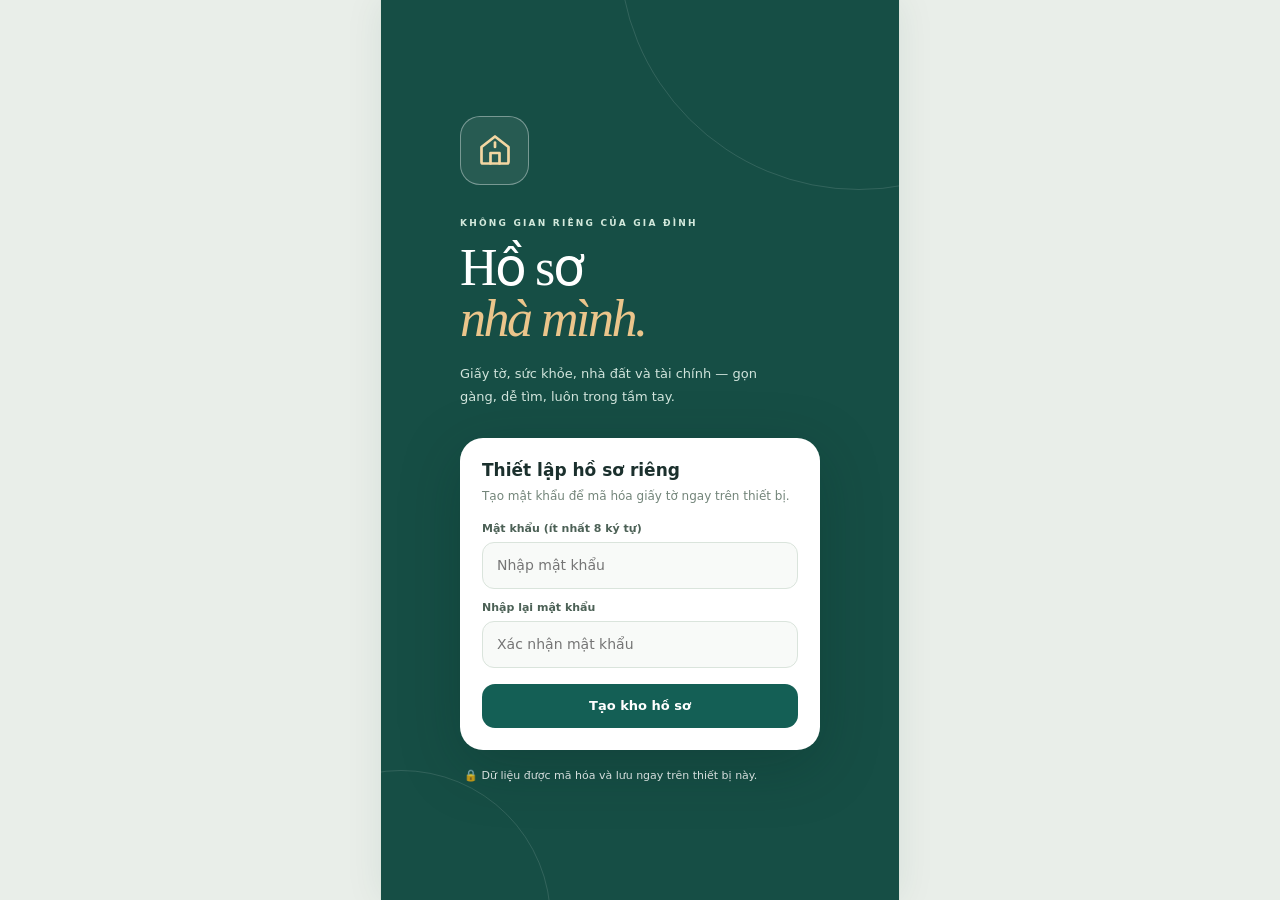
==== index.html @ 055ed380 "Add files via upload" ====
<!doctype html>
<html lang="vi">
<head>
  <meta charset="utf-8">
  <meta name="viewport" content="width=device-width,initial-scale=1,viewport-fit=cover">
  <meta name="theme-color" content="#145f55">
  <meta name="description" content="Hồ sơ Nhà Mình — quản lý giấy tờ, sức khỏe, nhà đất và thu chi gia đình, lưu mã hóa trên thiết bị.">
  <meta name="apple-mobile-web-app-capable" content="yes">
  <meta name="apple-mobile-web-app-status-bar-style" content="default">
  <meta name="apple-mobile-web-app-title" content="Hồ sơ nhà mình">
  <link rel="icon" href="./icons/icon-192.png" sizes="192x192" type="image/png">
  <link rel="apple-touch-icon" href="./icons/icon-192.png">
  <link rel="manifest" href="./manifest.webmanifest">
  <link rel="stylesheet" href="./styles.css?v=3.2.0">
  <title>Hồ sơ nhà mình – V3.2 TEST</title>
</head>
<body>
  <div class="app-shell">
    <section id="authScreen" class="auth-screen">
      <div class="auth-decor one"></div><div class="auth-decor two"></div>
      <div class="auth-inner">
        <div class="logo-badge" aria-hidden="true">
          <svg viewBox="0 0 24 24" fill="none" stroke="currentColor" stroke-width="1.8" stroke-linecap="round" stroke-linejoin="round"><path d="m3 10 9-7 9 7v10a1 1 0 0 1-1 1H4a1 1 0 0 1-1-1z"/><path d="M9 21v-7h6v7"/><path d="M12 7v3"/></svg>
        </div>
        <div class="eyebrow">KHÔNG GIAN RIÊNG CỦA GIA ĐÌNH</div>
        <h1>Hồ sơ<br><em>nhà mình.</em></h1>
        <p class="auth-intro">Giấy tờ, sức khỏe, nhà đất và tài chính — gọn gàng, dễ tìm, luôn trong tầm tay.</p>
        <div id="authContent"></div>
        <p class="auth-privacy"><span aria-hidden="true">🔒</span> Dữ liệu được mã hóa và lưu ngay trên thiết bị này.</p>
      </div>
    </section>

    <section id="mainApp" class="main-app hidden" aria-label="Ứng dụng Hồ sơ nhà mình">
      <header class="topbar">
        <div class="topbar-title"><div class="small-mark" aria-hidden="true">⌂</div><div><span class="topbar-overline">QUẢN LÝ GIA ĐÌNH</span><strong id="pageTitle">Tổng quan</strong></div></div>
        <button class="round-icon" id="topLock" title="Khóa ứng dụng" aria-label="Khóa ứng dụng"><svg viewBox="0 0 24 24" fill="none" stroke="currentColor" stroke-width="1.9" stroke-linecap="round" stroke-linejoin="round"><rect x="5" y="10" width="14" height="11" rx="2"/><path d="M8 10V7a4 4 0 0 1 8 0v3"/></svg></button>
      </header>
      <main id="view" class="main-content"></main>
      <button id="fab" class="fab" aria-label="Thêm mới" title="Thêm mới"><span>＋</span></button>
      <nav class="bottom-nav" aria-label="Điều hướng chính">
        <button data-nav="home" class="nav-btn active"><span class="nav-ico">⌂</span><span>Tổng quan</span></button>
        <button data-nav="records" class="nav-btn"><span class="nav-ico">▤</span><span>Hồ sơ</span></button>
        <button data-nav="finance" class="nav-btn"><span class="nav-ico">◉</span><span>Thu chi</span></button>
        <button data-nav="members" class="nav-btn"><span class="nav-ico">♧</span><span>Gia đình</span></button>
        <button data-nav="settings" class="nav-btn"><span class="nav-ico">⚙</span><span>Cài đặt</span></button>
      </nav>
    </section>
  </div>

  <dialog id="modal" aria-modal="true"><div id="modalBody"></div></dialog>
  <div id="toast" role="status" aria-live="polite"></div>
  <input id="backupFile" type="file" accept=".hsgd,.json,application/json" class="hidden" aria-label="Chọn tệp sao lưu">
  <script src="./app.js?v=3.2.0" defer></script>
  <script src="./sync.js?v=3.2.0" defer></script>
</body>
</html>
---- styles.css ----
:root{color-scheme:light;--deep:#162e2b;--green:#145f55;--green2:#21796b;--pale:#eaf4ed;--gold:#e3b56c;--paper:#f7f7f3;--white:#fff;--ink:#1b302d;--muted:#73817b;--line:#e7ebe6;--red:#bd4a49;--amber:#a76920;--shadow:0 8px 28px rgba(23,52,45,.055);font-family:Inter,system-ui,-apple-system,BlinkMacSystemFont,"Segoe UI",sans-serif}
*{box-sizing:border-box}html{background:#e9eee9}body{margin:0;color:var(--ink);font-size:14px;-webkit-tap-highlight-color:transparent}button,input,textarea,select{font:inherit}button{cursor:pointer}button:disabled{opacity:.45;cursor:not-allowed}.hidden{display:none!important}.app-shell{max-width:520px;min-height:100dvh;margin:auto;position:relative;box-shadow:0 0 35px #1d4b4314;background:var(--paper)}.main-app{min-height:100dvh;padding-bottom:calc(88px + env(safe-area-inset-bottom,0px))}.topbar{height:79px;padding:16px 21px 11px;position:sticky;top:0;z-index:10;background:#f7f7f3ef;backdrop-filter:blur(14px);display:flex;align-items:center;justify-content:space-between;border-bottom:1px solid #e9ebe6}.topbar-title{display:flex;align-items:center;gap:12px}.small-mark{font-size:30px;background:#e2efe9;color:var(--green);border-radius:15px;width:46px;height:46px;display:grid;place-items:center}.topbar-overline{display:block;font-size:9px;letter-spacing:2px;color:var(--muted);font-weight:750;margin-bottom:3px}.topbar-title strong{font-size:20px;letter-spacing:-.6px}.round-icon{width:42px;height:42px;display:grid;place-items:center;border:1px solid var(--line);background:white;border-radius:14px;color:var(--green)}.round-icon svg{width:21px}.main-content{padding:22px 19px 35px;min-height:calc(100dvh - 166px)}.bottom-nav{position:fixed;z-index:11;bottom:0;left:50%;transform:translateX(-50%);width:min(100%,520px);display:grid;grid-template-columns:repeat(5,1fr);padding:8px 9px calc(8px + env(safe-area-inset-bottom,0px));height:calc(75px + env(safe-area-inset-bottom,0px));background:#fffefa;box-shadow:0 -6px 22px #1d4b430a;border-top:1px solid var(--line)}.nav-btn{border:0;background:transparent;color:#87928c;font-size:10px;font-weight:650;display:flex;flex-direction:column;align-items:center;justify-content:center;gap:4px;border-radius:13px}.nav-btn.active{color:var(--green);background:#e7f4eb}.nav-ico{font-size:24px;line-height:1}.fab{position:fixed;z-index:9;bottom:calc(90px + env(safe-area-inset-bottom,0px));right:max(24px,calc((100vw - 520px)/2 + 24px));border:0;border-radius:19px;width:57px;height:57px;background:var(--green);box-shadow:0 12px 25px #145f5550;color:white;font-size:33px;display:grid;place-items:center}.fab span{transform:translateY(-2px)}h2,h3,p{margin-top:0}.section-kicker{color:var(--green2);font-size:10px;letter-spacing:1.7px;font-weight:820;text-transform:uppercase;margin:2px 0 9px}.big-heading{font-family:Georgia,serif;font-size:29px;line-height:1.14;letter-spacing:-1px;color:var(--deep);margin:0 0 9px}.subtext{line-height:1.65;color:#788680;font-size:13px}.section-head{display:flex;justify-content:space-between;align-items:center;gap:10px;margin:27px 0 12px}.section-head h3{font-size:16px;letter-spacing:-.25px;margin:0}.text-action{background:none;border:0;color:var(--green);font-weight:700;font-size:12px}.hero-card{background:linear-gradient(132deg,#144f47,#1d7969 90%);color:white;border-radius:25px;padding:23px;position:relative;overflow:hidden;box-shadow:0 16px 32px #145f5528}.hero-card:before{content:'';position:absolute;width:220px;height:220px;border:1px solid #ffffff27;border-radius:50%;right:-95px;top:-85px}.hero-card:after{content:'';position:absolute;width:150px;height:150px;border:1px solid #ffffff21;border-radius:50%;right:-35px;bottom:-105px}.hero-content{position:relative;z-index:1}.hero-tag{color:#d1eee3;letter-spacing:1.8px;font-weight:700;font-size:10px}.hero-card h2{font-family:Georgia,serif;font-weight:500;font-size:28px;line-height:1.1;margin:11px 0 9px}.hero-card p{font-size:12px;color:#daf0e8;line-height:1.6;max-width:255px;margin:0 0 16px}.hero-link{background:white;color:var(--green);border:0;padding:11px 16px;border-radius:11px;font-size:12px;font-weight:750}.four-stats{display:grid;grid-template-columns:repeat(2,minmax(0,1fr));gap:10px;margin:16px 0 4px}.stat-card{background:white;border:1px solid #edf0e9;border-radius:18px;padding:16px 16px 15px;min-height:106px;box-shadow:var(--shadow)}.stat-ico{font-size:20px;margin-bottom:7px;display:block}.stat-num{display:block;font-weight:820;color:var(--deep);font-size:24px;letter-spacing:-1px}.stat-label{display:block;color:#819088;font-size:12px;margin-top:3px}.category-grid{display:grid;grid-template-columns:repeat(2,1fr);gap:11px}.category-card{background:#fff;border:1px solid #e6e9e2;border-radius:19px;padding:17px 15px 14px;text-align:left;box-shadow:var(--shadow);color:var(--ink)}.category-card .cat-icon{display:grid;place-items:center;width:43px;height:43px;border-radius:14px;background:#e9f3ed;font-size:23px;margin-bottom:14px}.category-card:nth-child(2) .cat-icon{background:#faefe6}.category-card:nth-child(3) .cat-icon{background:#e9eff8}.category-card:nth-child(4) .cat-icon{background:#f5eef9}.category-card strong{display:block;font-size:14px}.category-card small{display:block;color:var(--muted);margin-top:5px;font-size:11px}.list{display:flex;flex-direction:column;gap:10px}.list-card{background:white;border:1px solid var(--line);border-radius:17px;padding:14px;box-shadow:var(--shadow)}.record-card{display:flex;gap:11px;align-items:flex-start;cursor:pointer}.record-icon,.tx-icon,.member-avatar{width:43px;height:43px;min-width:43px;border-radius:14px;display:grid;place-items:center;font-size:21px;background:#edf4ee}.card-text{flex:1;min-width:0}.card-title{font-weight:750;margin:2px 0 5px;font-size:14px;white-space:normal;overflow-wrap:anywhere}.card-meta{font-size:11px;line-height:1.5;color:var(--muted)}.card-trail{font-size:21px;color:#bdc8c1;align-self:center}.chip{display:inline-flex;align-items:center;padding:3px 8px;border-radius:9px;background:#edf4ee;color:var(--green);font-size:10px;font-weight:750}.chip.danger{background:#fff0ee;color:#b8504c}.chip.warn{background:#fff4e5;color:#986525}.chip.neutral{background:#f1f2ef;color:#667772}.mini-divider{height:1px;background:var(--line);margin:11px 0}.alert-list .list-card{border-left:3px solid #daac65}.empty{background:#fff;border:1px dashed #d7dfd5;border-radius:19px;text-align:center;padding:33px 18px;color:var(--muted)}.empty-ico{font-size:35px;display:block;margin-bottom:7px}.empty strong{display:block;color:var(--ink);font-size:14px;margin:8px 0}.empty p{max-width:260px;margin:0 auto 17px;line-height:1.65;font-size:12px}.primary-btn,.secondary-btn,.danger-btn{border:0;border-radius:13px;padding:13px 17px;min-height:44px;font-weight:760;font-size:13px}.primary-btn{background:var(--green);color:white}.secondary-btn{background:#eaf2ed;color:var(--green)}.danger-btn{background:#fff0ee;color:var(--red)}.full{width:100%}.row-actions{display:flex;gap:9px;align-items:center;flex-wrap:wrap}.row-actions>*{flex:1}.pills{display:flex;gap:7px;overflow-x:auto;scrollbar-width:none;margin:15px -19px 16px;padding:0 19px}.pills::-webkit-scrollbar{display:none}.pill{white-space:nowrap;border:1px solid #e4e8e1;color:#65746d;background:white;border-radius:999px;padding:10px 15px;font-weight:700;font-size:12px}.pill.active{background:var(--green);border-color:var(--green);color:white}.searchbox{display:flex;align-items:center;background:white;border:1px solid #e3e8e1;border-radius:14px;padding:0 12px;gap:9px;margin:14px 0}.searchbox svg{width:19px;stroke:#8b9b91}.searchbox input{width:100%;border:0;outline:0;background:transparent;min-height:47px;font-size:13px;color:var(--ink)}.filter-row{display:grid;grid-template-columns:1fr 1fr;gap:9px;margin:0 0 15px}.filter-row select{width:100%;background:white;border:1px solid #e4e8e1;border-radius:12px;padding:10px 9px;color:#53675e;min-height:42px;font-size:12px}.finance-summary{background:#fff;border:1px solid var(--line);border-radius:21px;padding:19px;margin:17px 0}.finance-heading{display:flex;align-items:center;justify-content:space-between;gap:8px}.finance-heading input{max-width:145px;border:1px solid var(--line);background:var(--paper);border-radius:10px;padding:9px;color:var(--ink)}.finance-balance{margin:15px 0 12px;font-size:27px;letter-spacing:-1px;font-weight:850;overflow-wrap:anywhere}.income-expense{display:grid;grid-template-columns:1fr 1fr;gap:10px}.income-expense>div{padding:13px;background:#edf7f0;border-radius:13px}.income-expense>div:last-child{background:#fff3ef}.income-expense small{font-size:11px;color:#6f8378;display:block;margin-bottom:5px}.income-expense strong{font-size:14px;overflow-wrap:anywhere}.income{color:#1b8066!important}.expense{color:#bc5d4c!important}.tx-card{display:flex;align-items:center;gap:11px}.tx-amount{font-weight:850;white-space:nowrap;font-size:13px}.member-avatar{background:#e9f1ec;color:var(--green);font-family:Georgia,serif;font-size:22px;font-weight:bold}.member-card{display:flex;align-items:center;gap:11px}.member-extra{font-size:11px;color:var(--muted);margin-top:6px}.setting-group{margin:17px 0 25px}.setting-group h3{font-size:14px;margin:0 0 9px}.setting-list{background:white;border-radius:16px;border:1px solid var(--line);overflow:hidden}.setting-item{padding:14px;display:flex;gap:10px;align-items:center;justify-content:space-between;width:100%;background:white;text-align:left;border:0;color:var(--ink);border-bottom:1px solid var(--line)}.setting-item:last-child{border-bottom:0}.setting-item strong{display:block;font-size:13px}.setting-item small{display:block;margin-top:5px;font-size:11px;color:var(--muted);line-height:1.45}.setting-item .right-arrow{color:#9aaba1;font-size:20px}.info-note{background:#edf3ed;border-radius:15px;padding:15px 16px;font-size:12px;color:#62756d;line-height:1.75}.info-note strong{color:var(--green)}.auth-screen{min-height:100dvh;display:flex;align-items:center;justify-content:center;background:#164e45;color:white;position:relative;overflow:hidden;padding:35px 25px}.auth-decor{position:absolute;border:1px solid #ffffff1f;border-radius:50%;pointer-events:none}.auth-decor.one{width:480px;height:480px;top:-290px;right:-200px}.auth-decor.two{width:300px;height:300px;bottom:-170px;left:-130px}.auth-inner{position:relative;width:100%;max-width:360px}.logo-badge{height:69px;width:69px;display:grid;place-items:center;border:1px solid #ffffff60;border-radius:20px;background:#ffffff13;color:#f3d6a2;margin-bottom:33px}.logo-badge svg{width:36px;height:36px}.eyebrow{letter-spacing:2.2px;font-size:9px;color:#d3e9dc;font-weight:800}.auth-screen h1{font-size:52px;font-weight:normal;letter-spacing:-2.5px;line-height:.98;font-family:Georgia,serif;margin:15px 0 19px}.auth-screen h1 em{color:#ebc58b;font-weight:normal}.auth-intro{max-width:300px;line-height:1.7;font-size:13px;color:#d1e4dc;margin-bottom:30px}.auth-panel{background:white;border-radius:23px;padding:22px;color:var(--ink);box-shadow:0 16px 60px #09292140}.auth-panel h2{font-size:17px;margin:0 0 7px}.auth-panel p{font-size:12px;line-height:1.6;color:#73857a;margin:0 0 16px}.auth-panel label{display:block;color:#4c6156;font-size:11px;font-weight:800;margin:12px 0 7px}.auth-panel input{width:100%;border:1px solid #dae4dc;background:#f8faf8;border-radius:12px;padding:14px;min-height:47px;color:var(--ink);outline-color:var(--green)}.auth-panel button{margin-top:16px}.auth-privacy{font-size:11px;line-height:1.6;opacity:.82;margin:17px 4px 0}.auth-error{color:#b53030!important;background:#fff1ef;padding:8px;border-radius:9px;margin:12px 0!important}.form-field{margin:13px 0}.form-field label{display:block;font-size:12px;font-weight:770;margin-bottom:7px;color:#52685e}.form-field label .req{color:#d95353}.form-field input,.form-field select,.form-field textarea{width:100%;border:1px solid #dae5db;border-radius:12px;background:#fafbf9;min-height:44px;padding:11px 12px;color:var(--ink);outline-color:var(--green);font-size:14px}.form-field textarea{min-height:91px;resize:vertical;line-height:1.6}.form-field input[type=file]{padding:10px;background:white;font-size:12px}.form-grid{display:grid;grid-template-columns:1fr 1fr;gap:0 10px}.form-help{color:var(--muted);font-size:11px;line-height:1.6;display:block;margin:7px 0}.modal-head{display:flex;align-items:center;justify-content:space-between;gap:12px;margin-bottom:18px}.modal-head h2{font-size:20px;letter-spacing:-.5px;margin:0}.close-btn{border:0;background:#f0f3ef;color:#4d6259;border-radius:11px;min-width:37px;height:37px;font-size:22px;line-height:1}.modal-footer{display:flex;gap:8px;margin-top:22px}.modal-footer>*{flex:1}.attachment-row{display:flex;align-items:center;gap:8px;justify-content:space-between;border:1px solid var(--line);border-radius:11px;padding:8px 10px;margin:7px 0;font-size:12px}.attachment-row span{min-width:0;overflow-wrap:anywhere;flex:1}.attachment-row button{border:0;background:#edf4ee;color:var(--green);border-radius:9px;min-height:35px;padding:5px 9px;font-weight:800;font-size:11px}.attachment-row button.remove{color:var(--red);background:#fff0ee}.detail-title{font-size:22px;font-family:Georgia,serif;line-height:1.3;margin:4px 0 15px}.detail-row{display:flex;justify-content:space-between;gap:16px;border-bottom:1px solid var(--line);padding:11px 0;font-size:12px}.detail-row .key{min-width:110px;color:var(--muted)}.detail-row .val{text-align:right;overflow-wrap:anywhere;font-weight:650;white-space:pre-wrap}.detail-notes{background:#f6f8f4;padding:13px;border-radius:12px;white-space:pre-wrap;font-size:13px;line-height:1.65;margin:13px 0;overflow-wrap:anywhere}.category-editor-title{font-size:11px;letter-spacing:1px;color:var(--green);font-weight:800;margin:19px 0 9px}.category-entry{border:1px solid var(--line);padding:9px 10px;border-radius:10px;margin:6px 0;display:flex;gap:6px;align-items:center;justify-content:space-between;font-size:12px}.category-entry button{border:none;background:#eff4ef;border-radius:8px;padding:6px 9px;color:var(--green);font-size:11px;font-weight:700}.category-entry strong{overflow-wrap:anywhere;min-width:0}.footer-caption{font-size:10px;color:var(--muted);text-align:center;margin-top:28px}#modal{position:fixed;max-width:min(520px,100vw);width:100%;max-height:calc(100dvh - 25px);border:0;border-radius:24px 24px 0 0;margin:auto auto 0;padding:0;background:white;color:var(--ink);box-shadow:0 -18px 55px #0d261d30;overscroll-behavior:contain}#modal::backdrop{background:#09251c91;backdrop-filter:blur(4px)}#modalBody{padding:20px 20px calc(24px + env(safe-area-inset-bottom,0px));max-height:calc(100dvh - 25px);overflow-y:auto}#toast{position:fixed;bottom:calc(168px + env(safe-area-inset-bottom,0px));left:50%;transform:translate(-50%,20px);max-width:min(450px,90vw);width:max-content;background:#183b33;color:white;padding:12px 16px;border-radius:12px;opacity:0;pointer-events:none;transition:.2s;z-index:99;text-align:center;font-size:12px;box-shadow:0 8px 25px #21342b35}#toast.visible{transform:translate(-50%,0);opacity:1}@media(min-width:620px){#modal{border-radius:22px;margin:auto;max-height:86dvh}#modalBody{max-height:86dvh}.app-shell{border-left:1px solid #dce5dd;border-right:1px solid #dce5dd}.main-content{padding-left:27px;padding-right:27px}.pills{margin-left:-27px;margin-right:-27px;padding-left:27px;padding-right:27px}}@media(max-width:365px){.main-content{padding:17px 13px}.topbar{padding-left:13px;padding-right:13px}.nav-btn{font-size:9px}.category-card{padding:14px 11px}.fab{right:18px}.stat-card{padding:12px}.form-grid{grid-template-columns:1fr}}

/* V2: biểu mẫu theo từng loại hồ sơ, ưu tiên điện thoại */
.form-step-label{margin:22px 0 12px;padding:10px 12px;background:#eaf3ee;color:#145f55;font-weight:800;font-size:12px;border-radius:10px;border-left:3px solid #2d8072}
.dynamic-fields{margin:8px 0 12px;padding:0}
.detail-section-title{display:flex;justify-content:space-between;gap:8px;align-items:center;margin:15px 0 9px;font-weight:800;color:#174b43;font-size:13px}
.detail-section-title span{font-size:11px;color:#6e8b7d;font-weight:600}
.detail-intro{margin-bottom:15px;line-height:1.6}
.detail-fields{display:flex;flex-direction:column;gap:2px}
.detail-fields input,.detail-fields select,.detail-fields textarea{min-height:44px}
.detail-fields textarea{min-height:90px}
@media(max-width:420px){.form-step-label{margin-top:18px}.dynamic-fields .detail-fields{gap:0}}

/* V3.2 attachment preview */
.attachment-row .attachment-view-btn{background:#dcefe7;color:#145f55;min-height:40px}.attachment-row button{flex-shrink:0}#attachmentPreview{position:fixed;inset:0;margin:auto;width:min(900px,calc(100% - 16px));height:min(92dvh,860px);max-width:100%;max-height:96dvh;border:0;border-radius:16px;padding:0;color:var(--ink);background:white;box-shadow:0 10px 50px #0005}#attachmentPreview[open]{display:flex;flex-direction:column}#attachmentPreview::backdrop{background:#081e16c9}.preview-head{display:flex;align-items:center;justify-content:space-between;gap:12px;border-bottom:1px solid var(--line);padding:12px 14px}.preview-head>div{min-width:0}.preview-head h2{font-size:17px;margin:0 0 4px}.preview-title{font-size:12px;overflow-wrap:anywhere;color:#52645c}.preview-content{min-height:0;flex:1;overflow:auto;background:#f0f3f1;padding:12px;display:flex;flex-direction:column;align-items:center;gap:8px;overflow-wrap:anywhere}.preview-content img{max-width:100%;height:auto;display:block;object-fit:contain;margin:auto 0}.preview-content iframe{border:0;width:100%;flex:1;min-height:200px;background:white}.preview-content pre{align-self:stretch;white-space:pre-wrap;overflow-wrap:anywhere;overflow:auto;margin:0;padding:8px;background:white}.preview-note{font-size:12px;margin:0;color:#43554c}.preview-footer{display:flex;gap:8px;padding:12px 14px calc(12px + env(safe-area-inset-bottom,0px))}.preview-footer button{flex:1;min-height:44px}@media(max-width:600px){#attachmentPreview{width:100%;height:100dvh;max-height:100dvh;border-radius:0}.preview-content{padding:8px}.attachment-row{gap:5px;padding:7px}.attachment-row button{padding:5px 7px}}
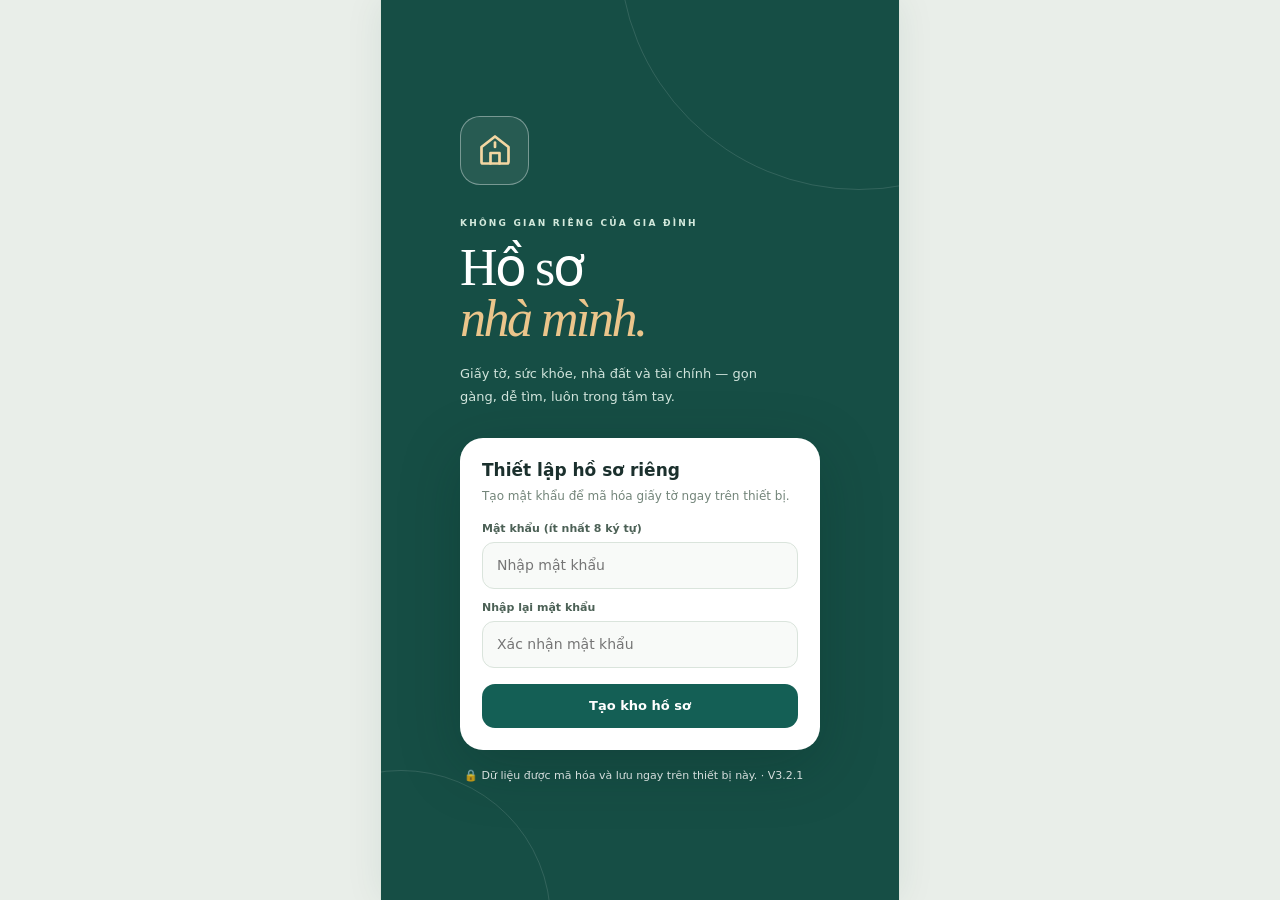
==== commit 8116797f: "Add files via upload" ====
--- a/index.html
+++ b/index.html
@@ -1,7 +1,8 @@
 <!doctype html>
-<html lang="vi">
+<html lang="vi" translate="no" class="notranslate">
 <head>
   <meta charset="utf-8">
+  <meta name="google" content="notranslate">
   <meta name="viewport" content="width=device-width,initial-scale=1,viewport-fit=cover">
   <meta name="theme-color" content="#145f55">
   <meta name="description" content="Hồ sơ Nhà Mình — quản lý giấy tờ, sức khỏe, nhà đất và thu chi gia đình, lưu mã hóa trên thiết bị.">
@@ -11,8 +12,8 @@
   <link rel="icon" href="./icons/icon-192.png" sizes="192x192" type="image/png">
   <link rel="apple-touch-icon" href="./icons/icon-192.png">
   <link rel="manifest" href="./manifest.webmanifest">
-  <link rel="stylesheet" href="./styles.css?v=3.2.0">
-  <title>Hồ sơ nhà mình – V3.2 TEST</title>
+  <link rel="stylesheet" href="./styles.css?v=3.2.1">
+  <title>Hồ sơ nhà mình – V3.2.1 TEST</title>
 </head>
 <body>
   <div class="app-shell">
@@ -26,13 +27,13 @@
         <h1>Hồ sơ<br><em>nhà mình.</em></h1>
         <p class="auth-intro">Giấy tờ, sức khỏe, nhà đất và tài chính — gọn gàng, dễ tìm, luôn trong tầm tay.</p>
         <div id="authContent"></div>
-        <p class="auth-privacy"><span aria-hidden="true">🔒</span> Dữ liệu được mã hóa và lưu ngay trên thiết bị này.</p>
+        <p class="auth-privacy"><span aria-hidden="true">🔒</span> Dữ liệu được mã hóa và lưu ngay trên thiết bị này. · V3.2.1</p>
       </div>
     </section>
 
     <section id="mainApp" class="main-app hidden" aria-label="Ứng dụng Hồ sơ nhà mình">
       <header class="topbar">
-        <div class="topbar-title"><div class="small-mark" aria-hidden="true">⌂</div><div><span class="topbar-overline">QUẢN LÝ GIA ĐÌNH</span><strong id="pageTitle">Tổng quan</strong></div></div>
+        <div class="topbar-title"><div class="small-mark" aria-hidden="true">⌂</div><div><span class="topbar-overline">QUẢN LÝ GIA ĐÌNH · V3.2.1</span><strong id="pageTitle">Tổng quan</strong></div></div>
         <button class="round-icon" id="topLock" title="Khóa ứng dụng" aria-label="Khóa ứng dụng"><svg viewBox="0 0 24 24" fill="none" stroke="currentColor" stroke-width="1.9" stroke-linecap="round" stroke-linejoin="round"><rect x="5" y="10" width="14" height="11" rx="2"/><path d="M8 10V7a4 4 0 0 1 8 0v3"/></svg></button>
       </header>
       <main id="view" class="main-content"></main>
@@ -50,7 +51,7 @@
   <dialog id="modal" aria-modal="true"><div id="modalBody"></div></dialog>
   <div id="toast" role="status" aria-live="polite"></div>
   <input id="backupFile" type="file" accept=".hsgd,.json,application/json" class="hidden" aria-label="Chọn tệp sao lưu">
-  <script src="./app.js?v=3.2.0" defer></script>
-  <script src="./sync.js?v=3.2.0" defer></script>
+  <script src="./app.js?v=3.2.1" defer></script>
+  <script src="./sync.js?v=3.2.1" defer></script>
 </body>
 </html>
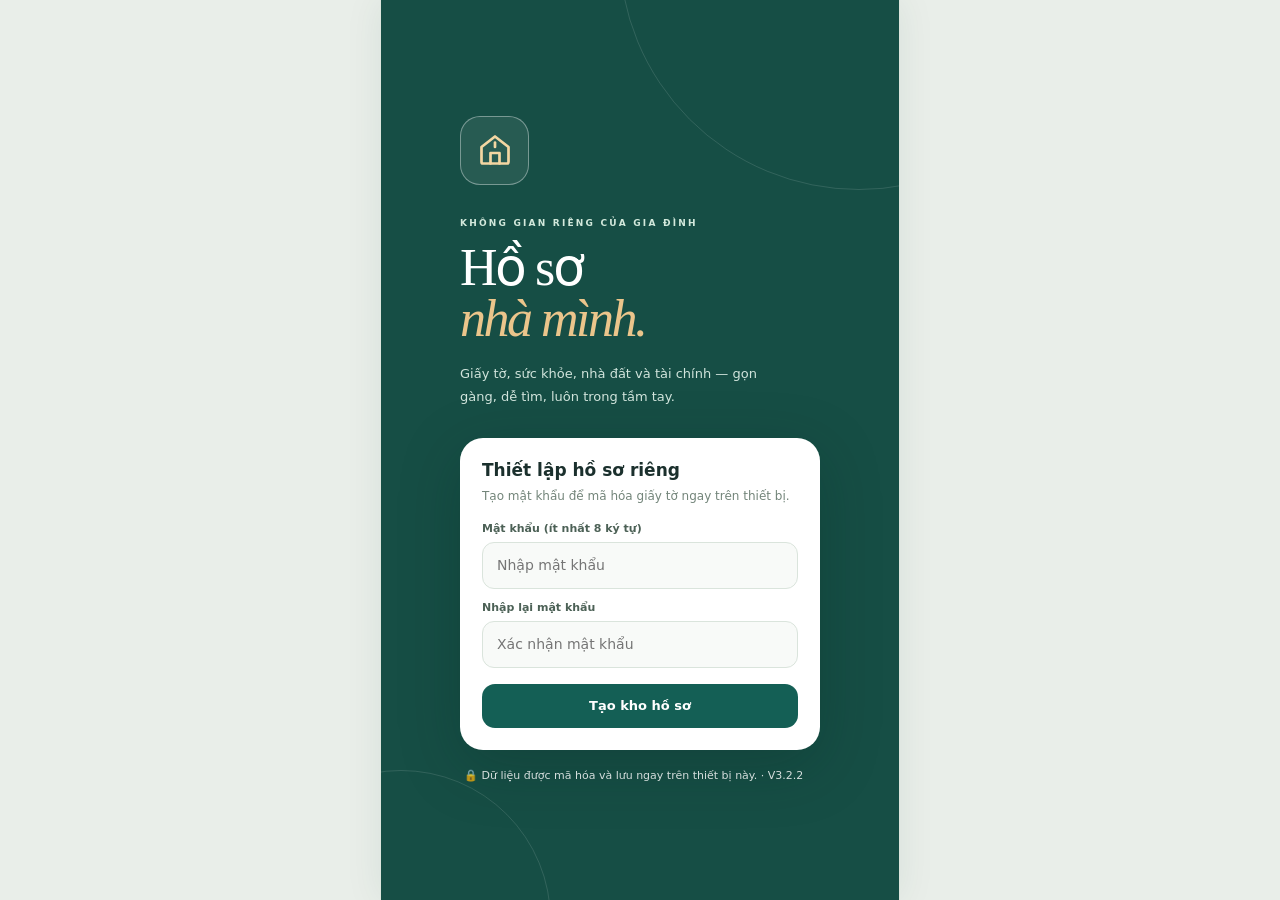
==== commit 5e4913e9: "Add files via upload" ====
--- a/index.html
+++ b/index.html
@@ -12,8 +12,8 @@
   <link rel="icon" href="./icons/icon-192.png" sizes="192x192" type="image/png">
   <link rel="apple-touch-icon" href="./icons/icon-192.png">
   <link rel="manifest" href="./manifest.webmanifest">
-  <link rel="stylesheet" href="./styles.css?v=3.2.1">
-  <title>Hồ sơ nhà mình – V3.2.1 TEST</title>
+  <link rel="stylesheet" href="./styles.css?v=3.2.2">
+  <title>Hồ sơ nhà mình – V3.2.2 TEST</title>
 </head>
 <body>
   <div class="app-shell">
@@ -27,13 +27,13 @@
         <h1>Hồ sơ<br><em>nhà mình.</em></h1>
         <p class="auth-intro">Giấy tờ, sức khỏe, nhà đất và tài chính — gọn gàng, dễ tìm, luôn trong tầm tay.</p>
         <div id="authContent"></div>
-        <p class="auth-privacy"><span aria-hidden="true">🔒</span> Dữ liệu được mã hóa và lưu ngay trên thiết bị này. · V3.2.1</p>
+        <p class="auth-privacy"><span aria-hidden="true">🔒</span> Dữ liệu được mã hóa và lưu ngay trên thiết bị này. · V3.2.2</p>
       </div>
     </section>
 
     <section id="mainApp" class="main-app hidden" aria-label="Ứng dụng Hồ sơ nhà mình">
       <header class="topbar">
-        <div class="topbar-title"><div class="small-mark" aria-hidden="true">⌂</div><div><span class="topbar-overline">QUẢN LÝ GIA ĐÌNH · V3.2.1</span><strong id="pageTitle">Tổng quan</strong></div></div>
+        <div class="topbar-title"><div class="small-mark" aria-hidden="true">⌂</div><div><span class="topbar-overline">QUẢN LÝ GIA ĐÌNH · V3.2.2</span><strong id="pageTitle">Tổng quan</strong></div></div>
         <button class="round-icon" id="topLock" title="Khóa ứng dụng" aria-label="Khóa ứng dụng"><svg viewBox="0 0 24 24" fill="none" stroke="currentColor" stroke-width="1.9" stroke-linecap="round" stroke-linejoin="round"><rect x="5" y="10" width="14" height="11" rx="2"/><path d="M8 10V7a4 4 0 0 1 8 0v3"/></svg></button>
       </header>
       <main id="view" class="main-content"></main>
@@ -51,7 +51,7 @@
   <dialog id="modal" aria-modal="true"><div id="modalBody"></div></dialog>
   <div id="toast" role="status" aria-live="polite"></div>
   <input id="backupFile" type="file" accept=".hsgd,.json,application/json" class="hidden" aria-label="Chọn tệp sao lưu">
-  <script src="./app.js?v=3.2.1" defer></script>
-  <script src="./sync.js?v=3.2.1" defer></script>
+  <script src="./app.js?v=3.2.2" defer></script>
+  <script src="./sync.js?v=3.2.2" defer></script>
 </body>
 </html>
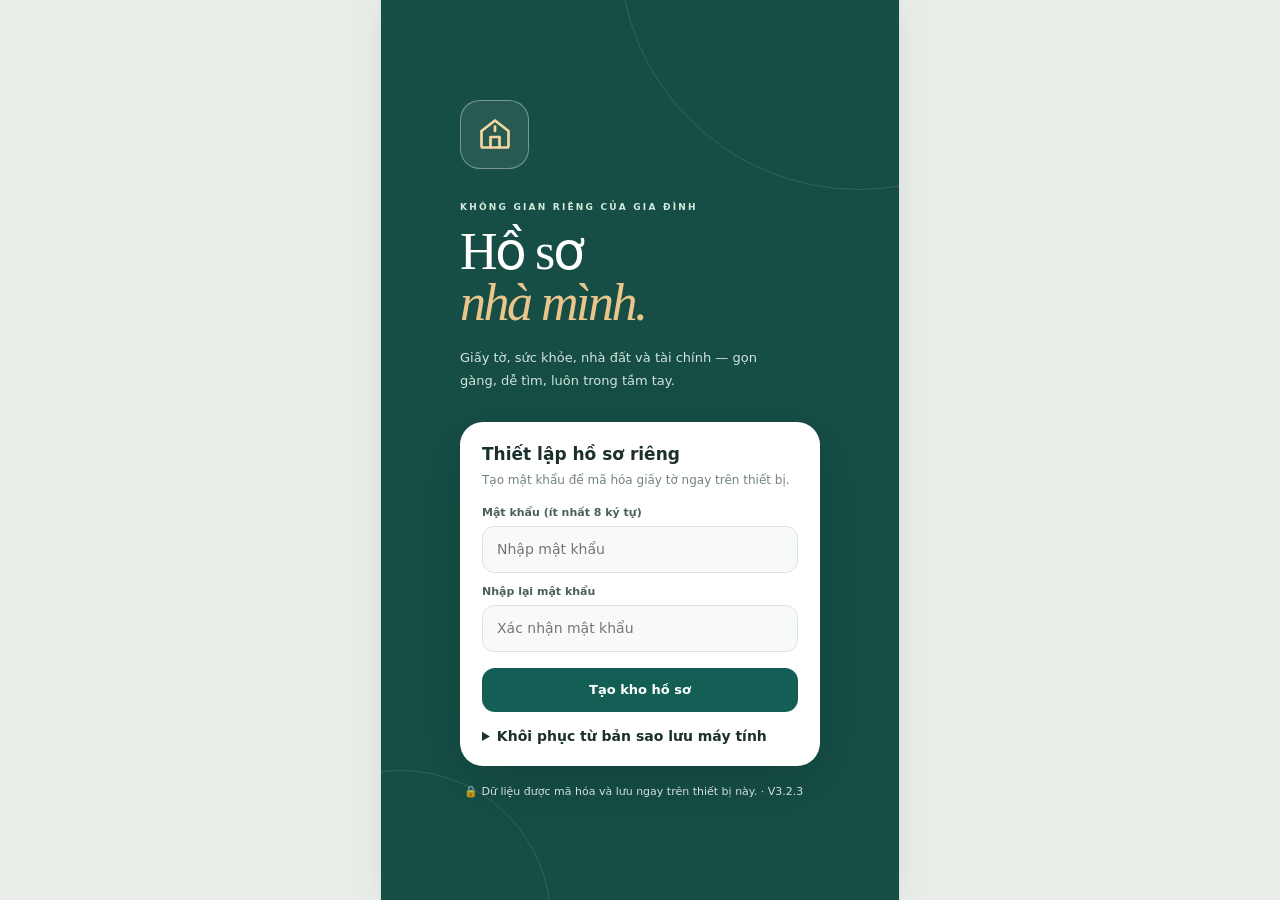
==== commit 3f6fb2c6: "Add files via upload" ====
--- a/index.html
+++ b/index.html
@@ -12,8 +12,8 @@
   <link rel="icon" href="./icons/icon-192.png" sizes="192x192" type="image/png">
   <link rel="apple-touch-icon" href="./icons/icon-192.png">
   <link rel="manifest" href="./manifest.webmanifest">
-  <link rel="stylesheet" href="./styles.css?v=3.2.2">
-  <title>Hồ sơ nhà mình – V3.2.2 TEST</title>
+  <link rel="stylesheet" href="./styles.css?v=3.2.3">
+  <title>Hồ sơ nhà mình – V3.2.3 TEST</title>
 </head>
 <body>
   <div class="app-shell">
@@ -27,13 +27,13 @@
         <h1>Hồ sơ<br><em>nhà mình.</em></h1>
         <p class="auth-intro">Giấy tờ, sức khỏe, nhà đất và tài chính — gọn gàng, dễ tìm, luôn trong tầm tay.</p>
         <div id="authContent"></div>
-        <p class="auth-privacy"><span aria-hidden="true">🔒</span> Dữ liệu được mã hóa và lưu ngay trên thiết bị này. · V3.2.2</p>
+        <p class="auth-privacy"><span aria-hidden="true">🔒</span> Dữ liệu được mã hóa và lưu ngay trên thiết bị này. · V3.2.3</p>
       </div>
     </section>
 
     <section id="mainApp" class="main-app hidden" aria-label="Ứng dụng Hồ sơ nhà mình">
       <header class="topbar">
-        <div class="topbar-title"><div class="small-mark" aria-hidden="true">⌂</div><div><span class="topbar-overline">QUẢN LÝ GIA ĐÌNH · V3.2.2</span><strong id="pageTitle">Tổng quan</strong></div></div>
+        <div class="topbar-title"><div class="small-mark" aria-hidden="true">⌂</div><div><span class="topbar-overline">QUẢN LÝ GIA ĐÌNH · V3.2.3</span><strong id="pageTitle">Tổng quan</strong></div></div>
         <button class="round-icon" id="topLock" title="Khóa ứng dụng" aria-label="Khóa ứng dụng"><svg viewBox="0 0 24 24" fill="none" stroke="currentColor" stroke-width="1.9" stroke-linecap="round" stroke-linejoin="round"><rect x="5" y="10" width="14" height="11" rx="2"/><path d="M8 10V7a4 4 0 0 1 8 0v3"/></svg></button>
       </header>
       <main id="view" class="main-content"></main>
@@ -51,7 +51,7 @@
   <dialog id="modal" aria-modal="true"><div id="modalBody"></div></dialog>
   <div id="toast" role="status" aria-live="polite"></div>
   <input id="backupFile" type="file" accept=".hsgd,.json,application/json" class="hidden" aria-label="Chọn tệp sao lưu">
-  <script src="./app.js?v=3.2.2" defer></script>
-  <script src="./sync.js?v=3.2.2" defer></script>
+  <script src="./app.js?v=3.2.3" defer></script>
+  <script src="./sync.js?v=3.2.3" defer></script>
 </body>
 </html>
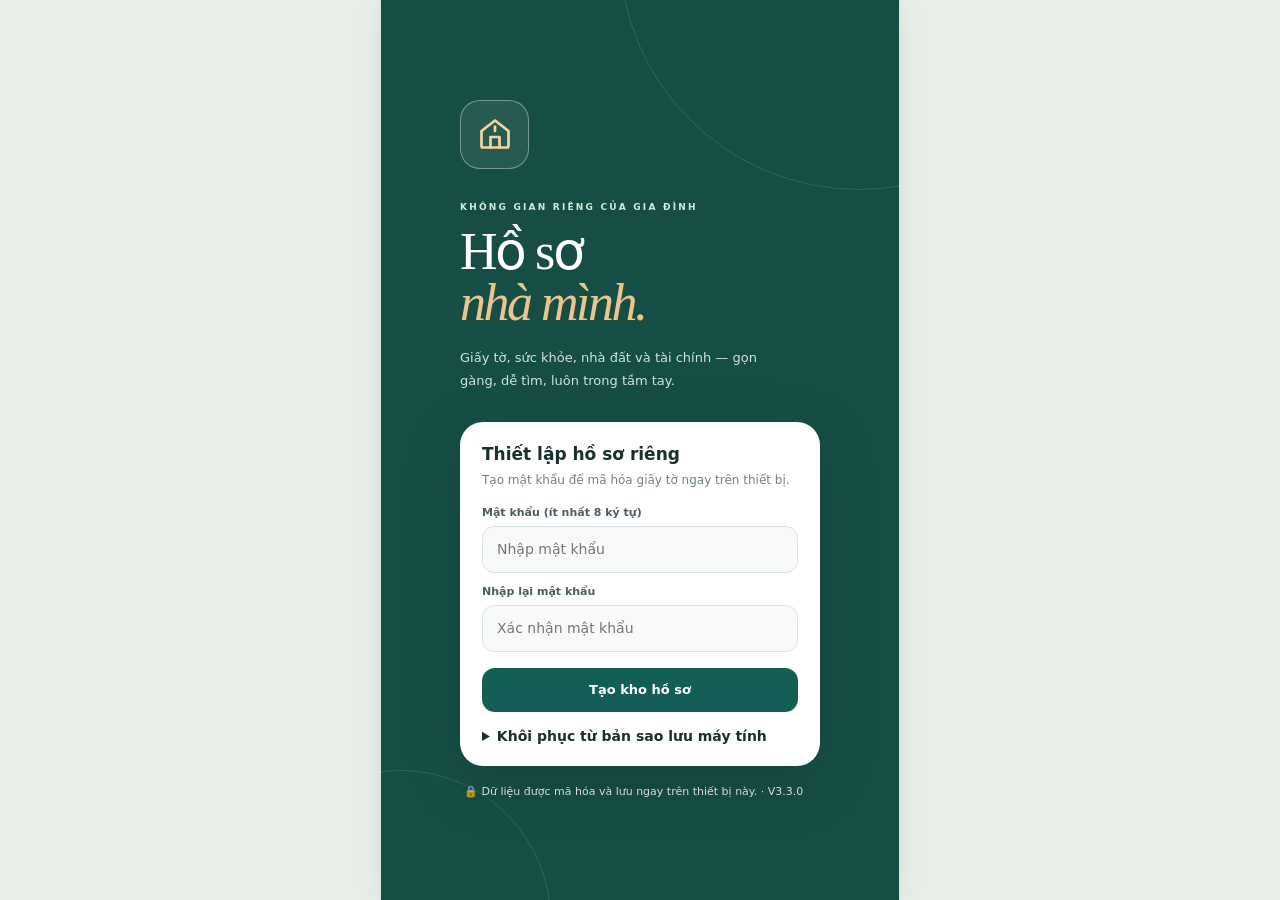
==== commit 79c94079: "Add files via upload" ====
--- a/index.html
+++ b/index.html
@@ -12,8 +12,8 @@
   <link rel="icon" href="./icons/icon-192.png" sizes="192x192" type="image/png">
   <link rel="apple-touch-icon" href="./icons/icon-192.png">
   <link rel="manifest" href="./manifest.webmanifest">
-  <link rel="stylesheet" href="./styles.css?v=3.2.3">
-  <title>Hồ sơ nhà mình – V3.2.3 TEST</title>
+  <link rel="stylesheet" href="./styles.css?v=3.3.0">
+  <title>Hồ sơ nhà mình – V3.3.0 TEST</title>
 </head>
 <body>
   <div class="app-shell">
@@ -27,15 +27,16 @@
         <h1>Hồ sơ<br><em>nhà mình.</em></h1>
         <p class="auth-intro">Giấy tờ, sức khỏe, nhà đất và tài chính — gọn gàng, dễ tìm, luôn trong tầm tay.</p>
         <div id="authContent"></div>
-        <p class="auth-privacy"><span aria-hidden="true">🔒</span> Dữ liệu được mã hóa và lưu ngay trên thiết bị này. · V3.2.3</p>
+        <p class="auth-privacy"><span aria-hidden="true">🔒</span> Dữ liệu được mã hóa và lưu ngay trên thiết bị này. · V3.3.0</p>
       </div>
     </section>
 
     <section id="mainApp" class="main-app hidden" aria-label="Ứng dụng Hồ sơ nhà mình">
       <header class="topbar">
-        <div class="topbar-title"><div class="small-mark" aria-hidden="true">⌂</div><div><span class="topbar-overline">QUẢN LÝ GIA ĐÌNH · V3.2.3</span><strong id="pageTitle">Tổng quan</strong></div></div>
+        <div class="topbar-title"><div class="small-mark" aria-hidden="true">⌂</div><div><span class="topbar-overline">QUẢN LÝ GIA ĐÌNH · V3.3.0</span><strong id="pageTitle">Tổng quan</strong></div></div>
         <button class="round-icon" id="topLock" title="Khóa ứng dụng" aria-label="Khóa ứng dụng"><svg viewBox="0 0 24 24" fill="none" stroke="currentColor" stroke-width="1.9" stroke-linecap="round" stroke-linejoin="round"><rect x="5" y="10" width="14" height="11" rx="2"/><path d="M8 10V7a4 4 0 0 1 8 0v3"/></svg></button>
       </header>
+      <button id="syncTopStatus" type="button" data-action="sync-drive" class="secondary-btn full" style="margin:0;border-radius:0;font-size:12px;min-height:34px;white-space:normal;overflow-wrap:anywhere" aria-live="polite">Đồng bộ Drive · Chưa kết nối</button>
       <main id="view" class="main-content"></main>
       <button id="fab" class="fab" aria-label="Thêm mới" title="Thêm mới"><span>＋</span></button>
       <nav class="bottom-nav" aria-label="Điều hướng chính">
@@ -51,7 +52,7 @@
   <dialog id="modal" aria-modal="true"><div id="modalBody"></div></dialog>
   <div id="toast" role="status" aria-live="polite"></div>
   <input id="backupFile" type="file" accept=".hsgd,.json,application/json" class="hidden" aria-label="Chọn tệp sao lưu">
-  <script src="./app.js?v=3.2.3" defer></script>
-  <script src="./sync.js?v=3.2.3" defer></script>
+  <script src="./app.js?v=3.3.0" defer></script>
+  <script src="./sync.js?v=3.3.0" defer></script>
 </body>
 </html>
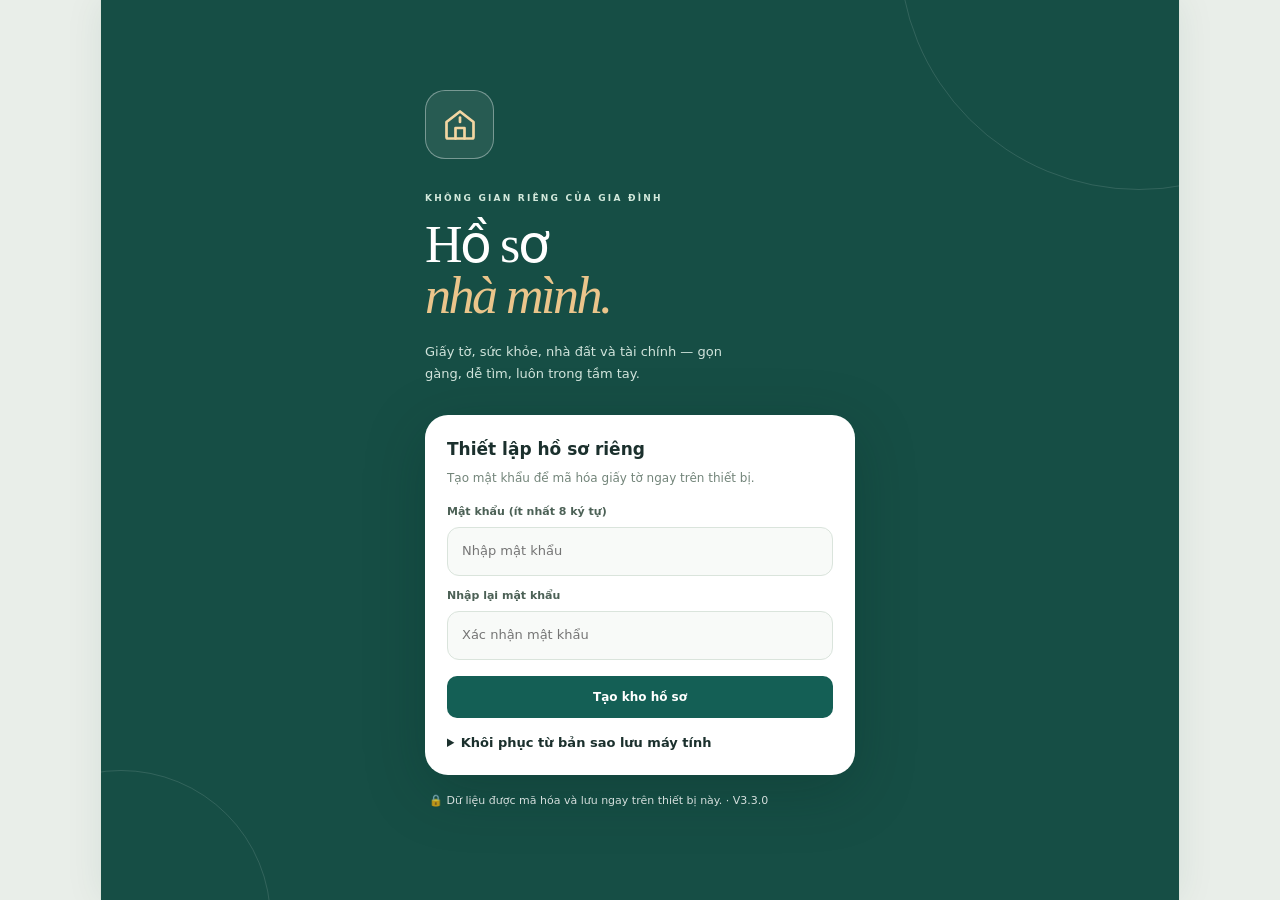
==== commit 6a784b2d: "Add files via upload" ====
--- a/index.html
+++ b/index.html
@@ -13,7 +13,8 @@
   <link rel="apple-touch-icon" href="./icons/icon-192.png">
   <link rel="manifest" href="./manifest.webmanifest">
   <link rel="stylesheet" href="./styles.css?v=3.3.0">
-  <title>Hồ sơ nhà mình – V3.3.0 TEST</title>
+  <link rel="stylesheet" href="./compact.css?v=3.3.0-ui01">
+  <title>Hồ sơ nhà mình – V3.3.0 TEST · UI01</title>
 </head>
 <body>
   <div class="app-shell">
--- a/compact.css
+++ b/compact.css
@@ -0,0 +1,178 @@
+/* HO SO GIA DINH — UI COMPACT V01 (20-11-2026)
+   Visual overrides only. Do not change app.js, sync.js, data or APIs.
+   Base CSS: styles.css?v=3.3.0. Keep this stylesheet loaded AFTER base CSS. */
+:root{--ui-desktop:1080px}
+html,body{min-width:0}
+body{font-size:13px;line-height:1.46}
+button,input,textarea,select{max-width:100%}
+button{touch-action:manipulation}
+button:focus-visible,input:focus-visible,select:focus-visible,textarea:focus-visible,[tabindex="0"]:focus-visible{outline:2px solid var(--green2);outline-offset:2px}
+.app-shell{max-width:var(--ui-desktop);width:100%;}
+.main-app{padding-bottom:calc(72px + env(safe-area-inset-bottom,0px))}
+.topbar{height:64px;padding:9px 20px;gap:12px}
+.topbar-title{gap:9px;min-width:0}
+.topbar-title>div:last-child{min-width:0}
+.small-mark{width:38px;height:38px;flex:0 0 38px;border-radius:11px;font-size:25px}
+.topbar-overline{font-size:9px;letter-spacing:1.25px;margin-bottom:2px}
+.topbar-title strong{font-size:17px;letter-spacing:-.3px;line-height:1.2;display:block;overflow-wrap:anywhere}
+.round-icon{width:40px;height:40px;flex:0 0 40px;border-radius:11px}
+.round-icon svg{width:19px}
+#syncTopStatus{min-height:32px!important;padding:5px 14px!important;font-size:11px!important;line-height:1.35;border-radius:0!important}
+.main-content{padding:19px 22px 26px;min-height:calc(100dvh - 170px)}
+.big-heading{font-size:26px;line-height:1.17;letter-spacing:-.65px;margin-bottom:7px}
+.section-kicker{font-size:9px;letter-spacing:1.3px;margin-bottom:6px}
+.subtext{font-size:12px;line-height:1.5;margin-bottom:12px}
+.section-head{margin:18px 0 9px;gap:8px}
+.section-head h3{font-size:14px}
+.text-action{font-size:12px;padding:6px 0}
+.hero-card{border-radius:17px;padding:18px 20px;box-shadow:0 10px 24px #145f5520}
+.hero-card h2{font-size:24px;margin:7px 0 6px;line-height:1.18}
+.hero-card p{font-size:12px;margin-bottom:11px;max-width:390px}
+.hero-tag{font-size:9px;letter-spacing:1.2px}
+.hero-link{min-height:40px;padding:8px 12px;border-radius:9px;font-size:12px}
+.four-stats{gap:9px;margin:12px 0 4px}
+.stat-card{padding:11px 13px;min-height:89px;border-radius:13px}
+.stat-ico{font-size:17px;margin-bottom:3px}
+.stat-num{font-size:21px;line-height:1.25}
+.stat-label{font-size:11px;margin-top:2px}
+.category-grid{gap:9px}
+.category-card{padding:12px 13px;border-radius:13px;min-height:108px}
+.category-card .cat-icon{width:34px;height:34px;border-radius:9px;font-size:20px;margin-bottom:8px}
+.category-card strong{font-size:13px;line-height:1.4}
+.category-card small{font-size:11px;line-height:1.4;margin-top:3px}
+.list{gap:8px}
+.list-card{padding:11px 12px;border-radius:12px}
+.record-card,.tx-card,.member-card{gap:9px}
+.record-icon,.tx-icon,.member-avatar{width:36px;height:36px;min-width:36px;border-radius:10px;font-size:18px}
+.card-title{font-size:13px;line-height:1.35;margin:1px 0 4px}
+.card-meta,.member-extra{font-size:11px;line-height:1.45}
+.card-trail{font-size:18px}
+.chip{font-size:10px;padding:3px 7px;border-radius:7px}
+.empty{border-radius:13px;padding:22px 16px}
+.empty-ico{font-size:29px}
+.empty p{margin-bottom:12px}
+.primary-btn,.secondary-btn,.danger-btn{min-height:42px;padding:9px 13px;border-radius:10px;font-size:12px;line-height:1.35}
+.row-actions{gap:7px}
+.pills{gap:6px;margin-top:11px;margin-bottom:12px;scroll-padding-inline:16px}
+.pill{min-height:38px;padding:7px 12px;font-size:11px;line-height:1.2}
+.searchbox{margin:10px 0;border-radius:10px}
+.searchbox input{min-height:42px;font-size:13px}
+.filter-row{gap:7px;margin-bottom:11px}
+.filter-row select{min-height:40px;padding:7px 9px;border-radius:9px;font-size:12px}
+.finance-summary{border-radius:15px;padding:15px;margin:12px 0}
+.finance-heading input{padding:7px;min-height:38px;font-size:12px}
+.finance-balance{font-size:24px;margin:10px 0}
+.income-expense{gap:8px}
+.income-expense>div{padding:10px;border-radius:10px}
+.income-expense strong{font-size:13px}
+.setting-group{margin:13px 0 18px}
+.setting-group h3{font-size:13px;margin-bottom:7px}
+.setting-list{border-radius:12px}
+.setting-item{padding:10px 12px;min-height:46px;gap:8px}
+.setting-item strong{font-size:12px}
+.setting-item small{font-size:11px;margin-top:3px;line-height:1.4}
+.setting-item .right-arrow{font-size:18px}
+.info-note{border-radius:11px;padding:11px 12px;font-size:11px;line-height:1.55}
+.form-field{margin:9px 0}
+.form-field label{font-size:12px;margin-bottom:4px}
+.form-field input,.form-field select,.form-field textarea{min-height:42px;padding:9px 11px;border-radius:10px;font-size:13px}
+.form-field textarea{min-height:75px;line-height:1.5}
+.form-help{font-size:11px;margin:5px 0}
+.form-step-label{margin:14px 0 8px;padding:8px 10px;font-size:12px;border-radius:8px}
+.detail-section-title{margin:12px 0 7px;font-size:12px}
+.detail-fields{gap:0}
+.detail-fields input,.detail-fields select{min-height:42px}
+.detail-fields textarea{min-height:75px}
+.modal-head{margin-bottom:11px}
+.modal-head h2{font-size:18px}
+.close-btn{min-width:40px;height:40px;border-radius:10px}
+.modal-footer{gap:7px;margin-top:15px}
+.attachment-row{margin:5px 0;padding:7px 8px;gap:6px}
+.attachment-row button{min-height:38px;padding:6px 9px}
+.attachment-row .attachment-view-btn{min-height:38px}
+.detail-title{font-size:19px;margin:3px 0 10px}
+.detail-row{padding:8px 0;font-size:12px;gap:10px}
+.detail-row .key{min-width:0;flex:0 0 39%}
+.detail-row .val{min-width:0;flex:1}
+.detail-notes{padding:10px;font-size:12px;line-height:1.5}
+.category-editor-title{margin:14px 0 7px}
+.category-entry{margin:5px 0;padding:7px 9px}
+.category-entry button{min-height:36px;padding:5px 10px}
+.footer-caption{margin-top:19px}
+#modal{max-width:min(620px,calc(100vw - 20px));max-height:min(92dvh,900px);border-radius:17px}
+#modalBody{padding:15px 17px calc(17px + env(safe-area-inset-bottom,0px));max-height:min(92dvh,900px)}
+.preview-head{padding:10px 12px}
+.preview-footer{padding:9px 12px calc(9px + env(safe-area-inset-bottom,0px))}
+.bottom-nav{width:min(100%,var(--ui-desktop));height:calc(63px + env(safe-area-inset-bottom,0px));padding:5px 9px calc(5px + env(safe-area-inset-bottom,0px))}
+.nav-btn{font-size:10px;gap:2px;border-radius:10px;min-width:0;line-height:1.2}
+.nav-ico{font-size:20px}
+.fab{bottom:calc(73px + env(safe-area-inset-bottom,0px));right:max(16px,calc((100vw - var(--ui-desktop))/2 + 20px));width:49px;height:49px;border-radius:15px;font-size:29px}
+#toast{bottom:calc(124px + env(safe-area-inset-bottom,0px));font-size:12px;padding:9px 12px}
+/* Desktop and large tablets: use screen width instead of phone-sized 520px column */
+@media(min-width:700px){
+  .main-content{padding:22px 30px 30px}
+  .four-stats{grid-template-columns:repeat(4,minmax(0,1fr))}
+  .category-grid{grid-template-columns:repeat(4,minmax(0,1fr))}
+  .list:not(.alert-list),#recordResults{display:grid;grid-template-columns:repeat(2,minmax(0,1fr));align-items:start}
+  .list>.empty{grid-column:1/-1}
+  .pills{margin-left:-30px;margin-right:-30px;padding-left:30px;padding-right:30px}
+  .bottom-nav{height:calc(57px + env(safe-area-inset-bottom,0px));padding:5px 14px calc(5px + env(safe-area-inset-bottom,0px))}
+  .nav-btn{flex-direction:row;gap:9px;font-size:12px;border-radius:9px}
+  .nav-ico{font-size:21px}
+  .main-app{padding-bottom:calc(64px + env(safe-area-inset-bottom,0px))}
+  .fab{bottom:calc(70px + env(safe-area-inset-bottom,0px))}
+  #modal{margin:auto;max-height:88dvh}
+  #modalBody{max-height:88dvh}
+  .auth-inner{max-width:430px}
+}
+/* Tablet: 2-up modules, allow more room for card content */
+@media(min-width:700px) and (max-width:850px){
+  .category-grid{grid-template-columns:repeat(2,minmax(0,1fr))}
+  .four-stats{grid-template-columns:repeat(2,minmax(0,1fr))}
+}
+/* Phone and PWA */
+@media(max-width:699px){
+  .topbar{height:57px;padding:7px 13px}
+  .small-mark{width:34px;height:34px;flex-basis:34px;font-size:23px}
+  .topbar-title{gap:7px}
+  .topbar-overline{font-size:8px;letter-spacing:.75px}
+  .topbar-title strong{font-size:15px}
+  .round-icon{width:40px;height:40px;flex-basis:40px}
+  #syncTopStatus{font-size:10.5px!important;padding:5px 10px!important}
+  .main-content{padding:14px 14px 22px}
+  .main-app{padding-bottom:calc(68px + env(safe-area-inset-bottom,0px))}
+  .big-heading{font-size:24px}
+  .hero-card{padding:15px 16px}
+  .hero-card h2{font-size:22px}
+  .four-stats{gap:7px}
+  .stat-card{min-height:80px;padding:10px 11px}
+  .stat-num{font-size:20px}
+  .category-grid{gap:7px}
+  .category-card{min-height:105px;padding:10px}
+  .category-card .cat-icon{margin-bottom:6px}
+  .pills{margin-left:-14px;margin-right:-14px;padding-left:14px;padding-right:14px}
+  .pill{padding:7px 11px}
+  .bottom-nav{height:calc(61px + env(safe-area-inset-bottom,0px));padding:4px 5px calc(4px + env(safe-area-inset-bottom,0px))}
+  .nav-btn{font-size:10px;gap:2px;min-height:46px}
+  .nav-ico{font-size:19px}
+  .fab{bottom:calc(70px + env(safe-area-inset-bottom,0px));right:15px;width:47px;height:47px;border-radius:14px;font-size:28px}
+  #modal{width:100%;max-width:100%;max-height:calc(100dvh - 12px);border-radius:17px 17px 0 0;margin:auto auto 0}
+  #modalBody{padding:14px 13px calc(16px + env(safe-area-inset-bottom,0px));max-height:calc(100dvh - 12px)}
+  .attachment-row{flex-wrap:wrap}
+  .attachment-row span{flex-basis:100%}
+  .attachment-row button{flex:1;min-width:0}
+}
+@media(max-width:365px){
+  .main-content{padding:12px 10px 19px}
+  .pills{margin-left:-10px;margin-right:-10px;padding-left:10px;padding-right:10px}
+  .nav-btn{font-size:9px}
+  .nav-ico{font-size:18px}
+  .stat-card{padding:9px}
+  .category-card{padding:9px}
+  .form-grid{grid-template-columns:1fr}
+}
+/* Avoid iOS focus-zoom without making buttons oversized. */
+@media(pointer:coarse){
+  .form-field input,.form-field select,.form-field textarea,.searchbox input,.filter-row select,.auth-panel input{font-size:16px}
+}
+@media(prefers-reduced-motion:reduce){#toast{transition:none}}
